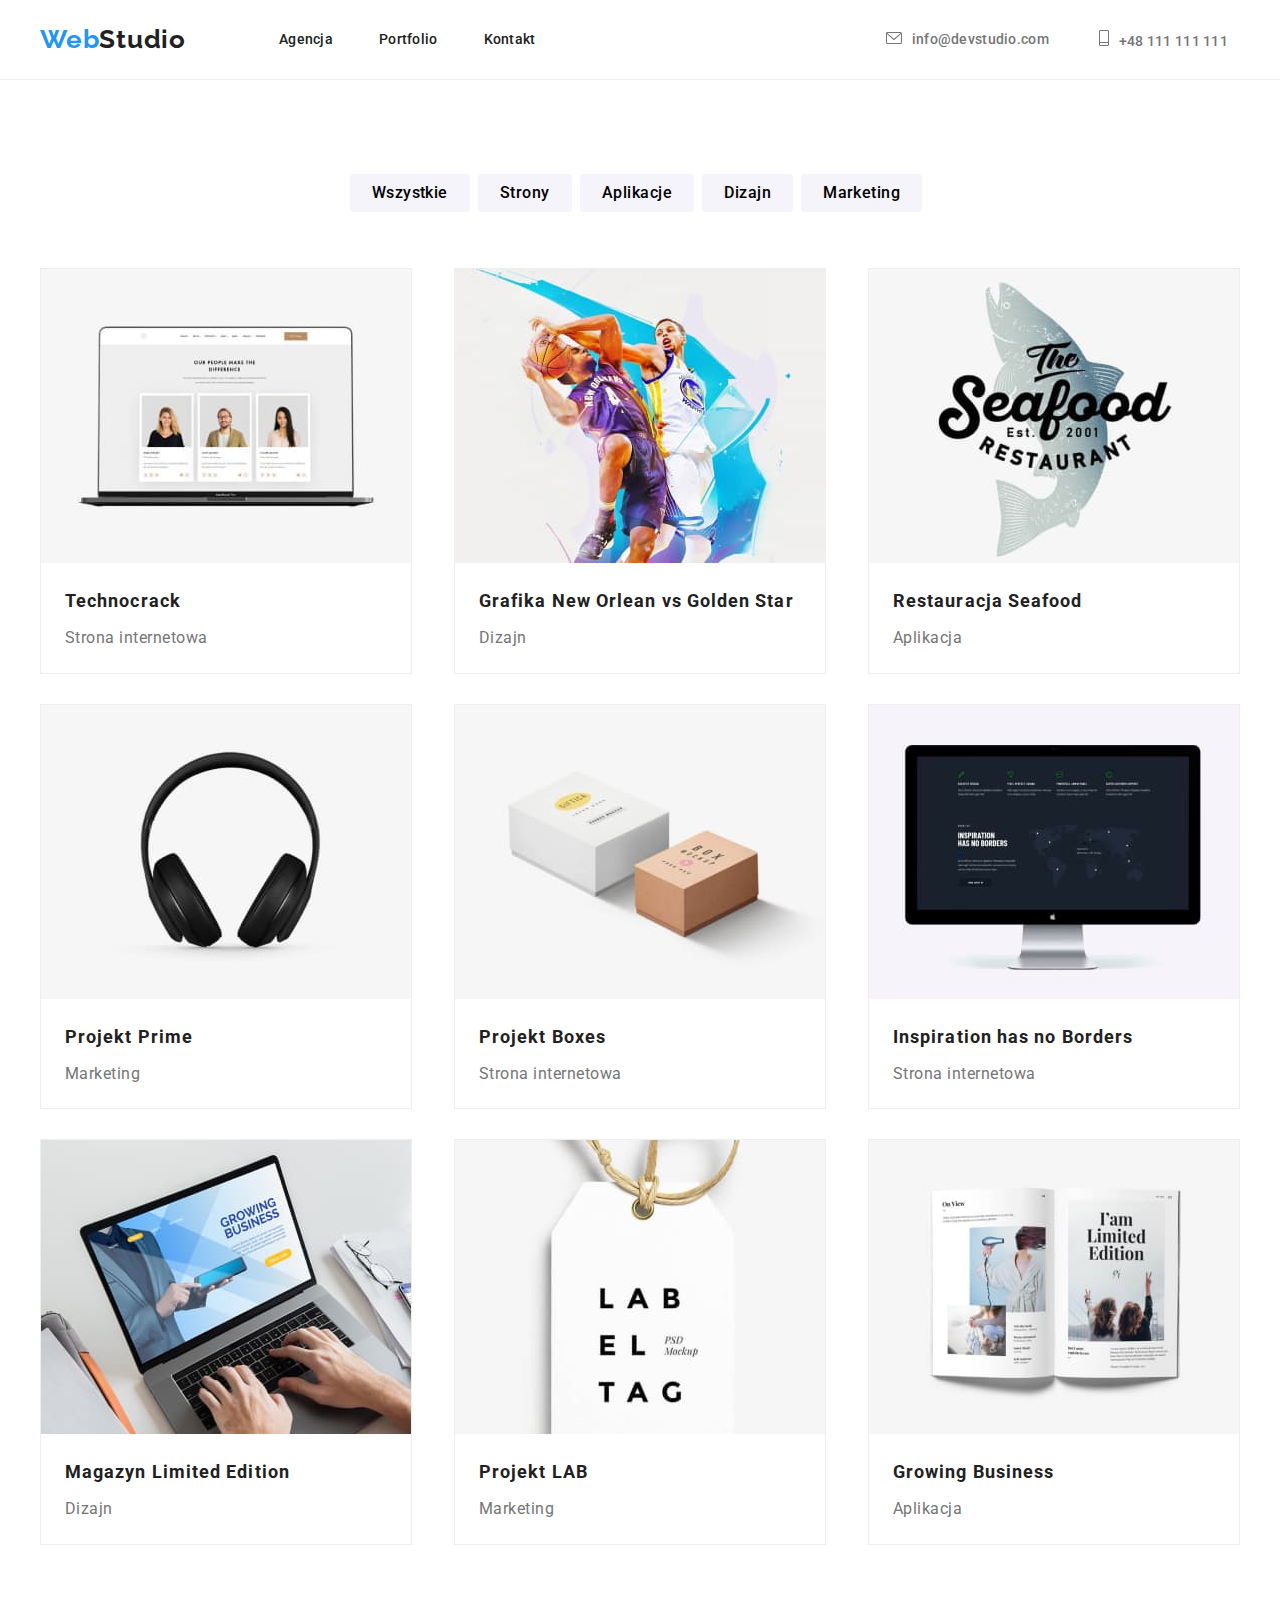
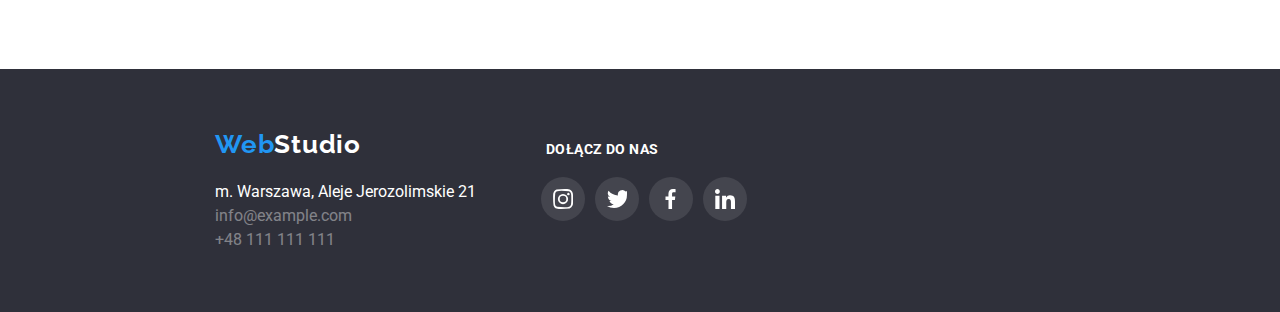
==== portfolio.html @ 13c54190 "Copied hw04" ====
<!DOCTYPE html>
<html lang="pl">
  <head>
    <meta charset="UTF-8" />
    
    <meta http-equiv="X-UA-Compatible" content="IE=edge" />
    <meta name="viewport" content="width=<device-width>, initial-scale=1.0" />
    <title>WebStudio</title>
<link rel="stylesheet" href="https://cdnjs.cloudflare.com/ajax/libs/modern-normalize/1.1.0/modern-normalize.min.css">
    <link href="css/styles.css" rel="stylesheet" />
    <link
      href="https://fonts.googleapis.com/css2?family=Raleway:wght@700&family=Roboto:wght@400;500;700;900&display=swap"
      rel="stylesheet"
    />
  </head>
  <body>
     <header class="header">
      <div class="container">
      <a href="index.html" class="link">
        <span class="logo logo-blue">Web</span
        ><span class="logo logo-black">Studio</span>
      </a>
      <nav>
        <ul class="menu">
          <li class="menu-item"><a href="index.html" class="link">Agencja</a></li>
          <li class="menu-item"><a href="portfolio.html" class="link">Portfolio</a></li>
          <li class="menu-item"><a href="..." class="link">Kontakt</a></li>
        </ul>
      </nav>
      <ul class="menu-2">
        <li class="menu-2-item">
          <a href="mailto:info@devstudio.com" class="link"><svg class="header-icon-1">
  <use
    href="images/icons.svg#icon-envelope"></use>
</svg>info@devstudio.com</a
          >
        </li>
        <li class="menu-2-item">
          <a href="tel:+48111111111" class="link"><svg class="header-icon-2"><use href="images/icons.svg#icon-phone"></use></svg>+48 111 111 111</a>
        </li>
      </ul>
      </div>
    </header>
    <main>
      <section class="section button-list">
        <div class="container">
          <ul class="button-list">
        <li><button type="button">Wszystkie</button></li>
        <li><button type="button">Strony</button></li>
        <li><button type="button">Aplikacje</button></li>
        <li><button type="button">Dizajn</button></li>
        <li><button type="button">Marketing</button></li>
        </ul>
        </div>
      </section>
      <section class="section portfolio">
        <div class="container">
        <ul>
          <li>
            <figure>
              <img
                src="images/p9.jpg"
                alt="Laptop with a webpage open"
                width="370"
                height="294"
              />
              <figcaption>
                <h3>Technocrack</h3>
                <p>Strona internetowa</p>
              </figcaption>
            </figure>
          </li>
          <li>
            <figure>
              <img
                src="images/p1.jpg"
                alt="Two basketball players"
                width="370"
                height="294"
              />
              <figcaption>
                <h3>Grafika New Orlean vs Golden Star</h3>
                <p>Dizajn</p>
              </figcaption>
            </figure>
          </li>
          <li>
            <figure>
              <img
                src="images/p2.jpg"
                alt="The Seafood Restaurant logo - blue fish"
                width="370"
                height="294"
              />
              <figcaption>
                <h3>Restauracja Seafood</h3>
                <p>Aplikacja</p>
              </figcaption>
            </figure>
          </li>
          <li>
            <figure>
              <img
                src="images/p3.jpg"
                alt="A pair of black headphones"
                width="370"
                height="294"
              />
              <figcaption>
                <h3>Projekt Prime</h3>
                <p>Marketing</p>
              </figcaption>
            </figure>
          </li>
          <li>
            <figure>
              <img
                src="images/p4.jpg"
                alt="Two minimalistic boxes"
                width="370"
                height="294"
              />
              <figcaption>
                <h3>Projekt Boxes</h3>
                <p>Strona internetowa</p>
              </figcaption>
            </figure>
          </li>
          <li>
            <figure>
              <img
                src="images/p5.jpg"
                alt="Desktop with a black screen"
                width="370"
                height="294"
              />
              <figcaption>
                <h3>Inspiration has no Borders</h3>
                <p>Strona internetowa</p>
              </figcaption>
            </figure>
          </li>
          <li>
            <figure>
              <img
                src="images/p6.jpg"
                alt="Office work on a laptop"
                width="370"
                height="294"
              />
              <figcaption>
                <h3>Magazyn Limited Edition</h3>
                <p>Dizajn</p>
              </figcaption>
            </figure>
          </li>
          <li>
            <figure>
              <img
                src="images/p7.jpg"
                alt="Label tag"
                width="370"
                height="294"
              />
              <figcaption>
                <h3>Projekt LAB</h3>
                <p>Marketing</p>
              </figcaption>
            </figure>
          </li>
          <li>
            <figure>
              <img
                src="images/p8.jpg"
                alt="Open magazine"
                width="370"
                height="294"
              />
              <figcaption>
                <h3>Growing Business</h3>
                <p>Aplikacja</p>
              </figcaption>
            </figure>
          </li>
        </ul>
        </div>
      </section>
    </main>
     <footer class="footer">
      <div class="container">
 
      <div class="container-footer">
        <span class="logo logo-blue">Web</span
        ><span class="logo logo-white">Studio</span>
<br>     <address>
        <span class="address-street">m. Warszawa, Aleje Jerozolimskie 21</span
        ><br />
        <a href="mailto:info@devstudio.com" class="contact-bottom link"
          >info@example.com</a
        ><br />
        <a href="tel:+48111111111" class="contact-bottom link">+48 111 111 111</a>
        </div>
             <div class="container-footer-social">
          <h3>Dołącz do nas</h3> 
          
    
              <ul class="footer-social">
              <li class="social-list-item">
                <a href="#" class="footer-social-link link">
                  <svg class="footer-social-icon">
                    <use href="images/icons.svg#icon-insta"></use>
                  </svg>
                </a>
              </li>
                <li class="social-list-item">
                <a href="#" class="footer-social-link link">
                  <svg class="footer-social-icon">
                    <use href="images/icons.svg#icon-twitter"></use>
                  </svg>
                </a>
              </li>
                <li class="social-list-item">
                <a href="#" class="footer-social-link link">
                  <svg class="footer-social-icon">
                    <use href="images/icons.svg#icon-fb"></use>
                  </svg>
                </a>
              </li>
                <li class="social-list-item">
                <a href="#" class="footer-social-link link">
                  <svg class="footer-social-icon">
                    <use href="images/icons.svg#icon-linkedin"></use>
                  </svg>
                </a>
              </li>
            </ul>
        </div>
  </address>
    </div>
    </footer>
  </body>
</html>
---- css/styles.css ----
:root {
  --grey: #f5f4fa;
  --black: #2f303a;
  --text-grey: #757575;
  --text-black: #212121;
  --blue: #2196f3;
  --social-grey: #afb1b8;
}

body {
  color: var(--text-black);
  font-family: "Roboto", "sans-serif";
}

ul,
ol {
  list-style-type: none;
}

h2 {
  text-align: center;
  padding-bottom: 50px;
  font-weight: 700;
  font-size: 36px;
  line-height: 1.6;
}

img {
  display: block;
}

* {
  margin: 0px;
  padding: 0px;
}

.container {
  max-width: 1200px;
  align-items: center;
  margin: 0 auto;
}

.link {
  text-decoration: none;
  cursor: pointer;
}

.section {
  padding-top: 94px;
  padding-bottom: 94px;
}

/* Header */

.header .container {
  display: flex;
  align-items: center;
  width: 1200px;
}

.header {
  background-color: #fff;
  font-weight: 500;
  font-size: 14px;
  line-height: 1.14;
  letter-spacing: 0.02em;
  border-bottom: 1px solid #ececec;
  min-height: 80px;
  display: flex;
  align-items: center;
}

.menu {
  display: flex;
}

.menu a:visited {
  color: var(--text-black);
}

.header-contact a:visited {
  color: var(--text-grey);
}

.logo {
  font-family: "Raleway", "sans-serif";
  font-weight: 700;
  font-size: 26px;
  font-style: normal;
  line-height: 1.19;
  letter-spacing: 0.03em;
}

.logo-blue {
  color: var(--blue);
}

.logo-black {
  color: var(--text-black);
}

.logo-white {
  color: #fff;
}

.header nav a {
  color: var(--text-black);
  font-weight: 500;
}

.header a:hover,
.header a:focus,
.header a:active {
  color: var(--blue);
}

.menu-2 {
  margin-left: auto;
  margin-right: 12px;
  display: flex;
  flex-wrap: wrap;
  align-items: center;
}

.menu-2 a {
  color: var(--text-grey);
  margin-left: 50px;
}

.menu-item {
  margin-right: 46px;
  display: flex;
  align-items: center;
}

.menu a[href="index.html"] {
  margin-left: 93px;
}

.menu-2-item:hover svg,
.menu-2-item:focus svg,
.menu-2-item:active svg {
  fill: var(--blue);
}

.header-icon-1 {
  height: 12px;
  width: 16px;
}

.header-icon-2 {
  width: 10px;
  height: 16px;
}

.header-icon-1,
.header-icon-2 {
  margin-right: 10px;
  fill: var(--text-grey);
}

/* Main */

.section-1 {
  padding-top: 0;
  background-image: linear-gradient(
      rgba(47, 48, 58, 0.4),
      rgba(47, 48, 58, 0.4)
    ),
    url(../images/bgimg.jpg);
  background-size: cover;
  background-position: center;
}

.main-page-top {
  color: #fff;
  font-weight: 900;
  font-size: 44px;
  text-transform: uppercase;
  line-height: 1.36;
  text-align: center;
  letter-spacing: 0.06em;
  padding-top: 200px;
  padding-bottom: 200px;
}

.main-page-top button {
  background-color: var(--blue);
  color: #fff;
  border-radius: 4px;
  font-weight: 700;
  font-size: 16px;
  cursor: pointer;
  line-height: 1.87;
  border: none;
  padding: 10px 41px;
  box-shadow: 0px 4px 4px rgba(0, 0, 0, 0.15);
}

.main-page-mid-1,
.main-page-mid-1-list,
.main-page-mid-1-images {
  font-size: 14px;
  line-height: 1.14;
}

.main-page-mid-1-list {
  display: flex;
  padding: 0;
  justify-content: center;
}

.main-page-mid-1-list li {
  color: var(--text-grey);
}

.main-page-mid-1-list > li {
  margin-left: 15px;
}

.main-page-mid-1-list p {
  width: 270px;
  height: 120px;
  line-height: 1.5;
  letter-spacing: 0.03em;
  display: flex;
  justify-content: center;
}

.text {
  display: flex;
  flex-wrap: wrap;
}

.main-page-mid-1-images {
  display: flex;
  padding-left: 0;
  justify-content: space-between;
}

.main-page-mid-1-images li:not(last-of-type) {
  margin-right: 30px;
}

.rectangle-list {
  width: 270px;
  height: 120px;
  border-radius: 4px;
  background-color: var(--grey);
  display: flex;
  justify-content: center;
  align-items: center;
  margin-right: 0;
}

.rli-icon {
  width: 70px;
  height: 70px;
}

.icon-list {
  display: flex;
  padding: 0;
  padding-top: 94px;
  justify-content: center;
  margin-bottom: 30px;
}

.icon-list li:not(:last-child) {
  margin-right: 30px;
}

.heading {
  color: var(--text-black);
  font-weight: 700;
  text-transform: uppercase;
  display: block;
    margin-bottom: 10px;

}

.main-page-mid-2 {
  background-color: var(--grey);
  font-size: 16px;
  line-height: 1.5;
  letter-spacing: 0.03em;
  padding-top: 0;

}

.main-page-mid-2-list {
  display: flex;
  padding-left: 0;
justify-content: space-between;
}

.main-page-mid-2 h2 {
  padding-top: 94px;
}

.main-page-mid-2-list figure {
  box-shadow: 0px 1px 3px rgba(0, 0, 0, 0.12), 0px 1px 1px rgba(0, 0, 0, 0.14),
    0px 2px 1px rgba(0, 0, 0, 0.2);
  border-radius: 0px 0px 4px 4px;
  background-color: #fff;
  text-align: center;
  margin: 0;
}

.main-page-mid-2-list figcaption {
  color: var(--text-grey);
  padding-top: 30px;
  padding-bottom: 30px;
}

.main-page-mid-2 h3 {
  color: var(--text-black);
  font-weight: 500;
}

.team-social {
  display: flex;
  align-items: center;
  margin-top: 16px;
  margin-left: 44px;
}

.team-social li {
  padding: 0;
  margin: 0;
  fill: #afb1b8;
  display: flex;
  justify-content: space-around;
}

.ellipse {
  display: flex;
  width: 44px;
  height: 44px;
  border-radius: 50%;
  background-color: transparent;
  justify-content: center;
  align-items: center;
}

.ellipse:hover {
  background-color: var(--blue);
}

.ellipse:hover svg {
  fill: #fff;
}

.social-icon {
  width: 20px;
  height: 20px;
  fill: var(--social-grey);
}

.social-icon:hover {
  fill: #fff;
}

.main-page-mid-2-list .ellipse {
  margin-left: 0;
}

.client-list {
  display: flex;
  padding: 0;
  justify-content: center;
}

.rectangle-2:hover,
.rectangle-2:hover svg {
  fill: var(--blue);
  border-color: var(--blue);
}

.rectangle-2 {
  width: 170px;
  height: 92px;
  border: 1px solid var(--social-grey);
  border-radius: 4px;
  display: flex;
  justify-content: center;
  align-items: center;
}

.client-list li:not(:last-child) {
  margin-right: 30px;
}

.client-list-logo {
  width: 106px;
  height: 60.04px;
  fill: var(--social-grey);
}

/* Footer */

.footer > .container {
  display: flex;
  margin: 0;
  align-items: start;
  margin-left: 215px;
}

.footer {
  background-color: var(--black);
  color: #fff;
  font-size: 16px;
  line-height: 1.5;
}

.footer address {
  font-style: normal;
  margin-top: 20px;
}

.contact-bottom {
  color: #fff;
  opacity: 40%;
}

.container-footer {
  padding-top: 60px;
  padding-bottom: 60px;
}

.container-footer-social {
  display: flex;
  flex-wrap: wrap;
  max-width: 206px;
}

.footer h3 {
  font-weight: 700;
  font-size: 14px;
  line-height: 16px;
  letter-spacing: 0.03em;
  text-transform: uppercase;
  color: #fff;
  margin-left: 70px;
  display: block;
  padding-top: 72px;
  margin-bottom: 20px;
}

.footer-social {
  display: flex;
  align-items: center;
  margin-left: 55px;
}

.footer-social-link {
  display: flex;
  justify-content: center;
  align-items: center;
  align-self: center;
  width: 44px;
  height: 44px;
  margin-left: 10px;
  border-radius: 50%;
  background-color: rgba(255, 255, 255, 0.1);
  color: #fff;
}

.footer-social-icon {
  width: 20px;
  height: 20px;
  fill: #fff;
  display: flex;
  justify-content: center;
}

.footer-social-link:hover {
  background-color: var(--blue);
}

/* Buttons */

.button-list {
  display: flex;
  justify-content: center;
}

.button-list button {
  background-color: var(--grey);
  border-radius: 4px;
  font-weight: 500;
  font-size: 16px;
  border-style: none;
  font-family: inherit;
  cursor: pointer;
  line-height: 1.6;
  letter-spacing: 0.03em;
  padding: 6px 22px;
}

.button-list button:not(last-child) {
  margin-right: 8px;
}

.button-list button:focus,
.button-list button:hover {
  background-color: var(--blue);
  color: #fff;
  cursor: pointer;
  box-shadow: 0px 3px 1px rgba(0, 0, 0, 0.1), 0px 1px 2px rgba(0, 0, 0, 0.08),
    0px 2px 2px rgba(0, 0, 0, 0.12);
}

.section.button-list {
  padding-bottom: 0;
}

/* Portfolio cards */

.section.portfolio {
  padding-top: 56px;
}

.portfolio h3 {
  color: var(--text-black);
  font-weight: 700;
  font-size: 18px;
  line-height: 2;
  letter-spacing: 0.06em;
}

.portfolio figcaption {
  color: var(--text-grey);
  font-size: 16px;
  line-height: 1.87;
  letter-spacing: 0.03em;
}

.portfolio figure {
  background: #fff;
  border: 1px solid #eee;
  margin-bottom: 30px;
}

.portfolio figure:hover {
  box-shadow: 0px 1px 1px rgba(0, 0, 0, 0.12), 0px 4px 4px rgba(0, 0, 0, 0.06),
    1px 4px 6px rgba(0, 0, 0, 0.16);
}

.portfolio ul {
  display: flex;
  flex-wrap: wrap;
  justify-content: space-between;
}

.portfolio h3 {
  padding-top: 20px;
  padding-right: 24px;
  padding-left: 24px;
}

.portfolio p {
  padding: 4px 24px 20px 24px;
}
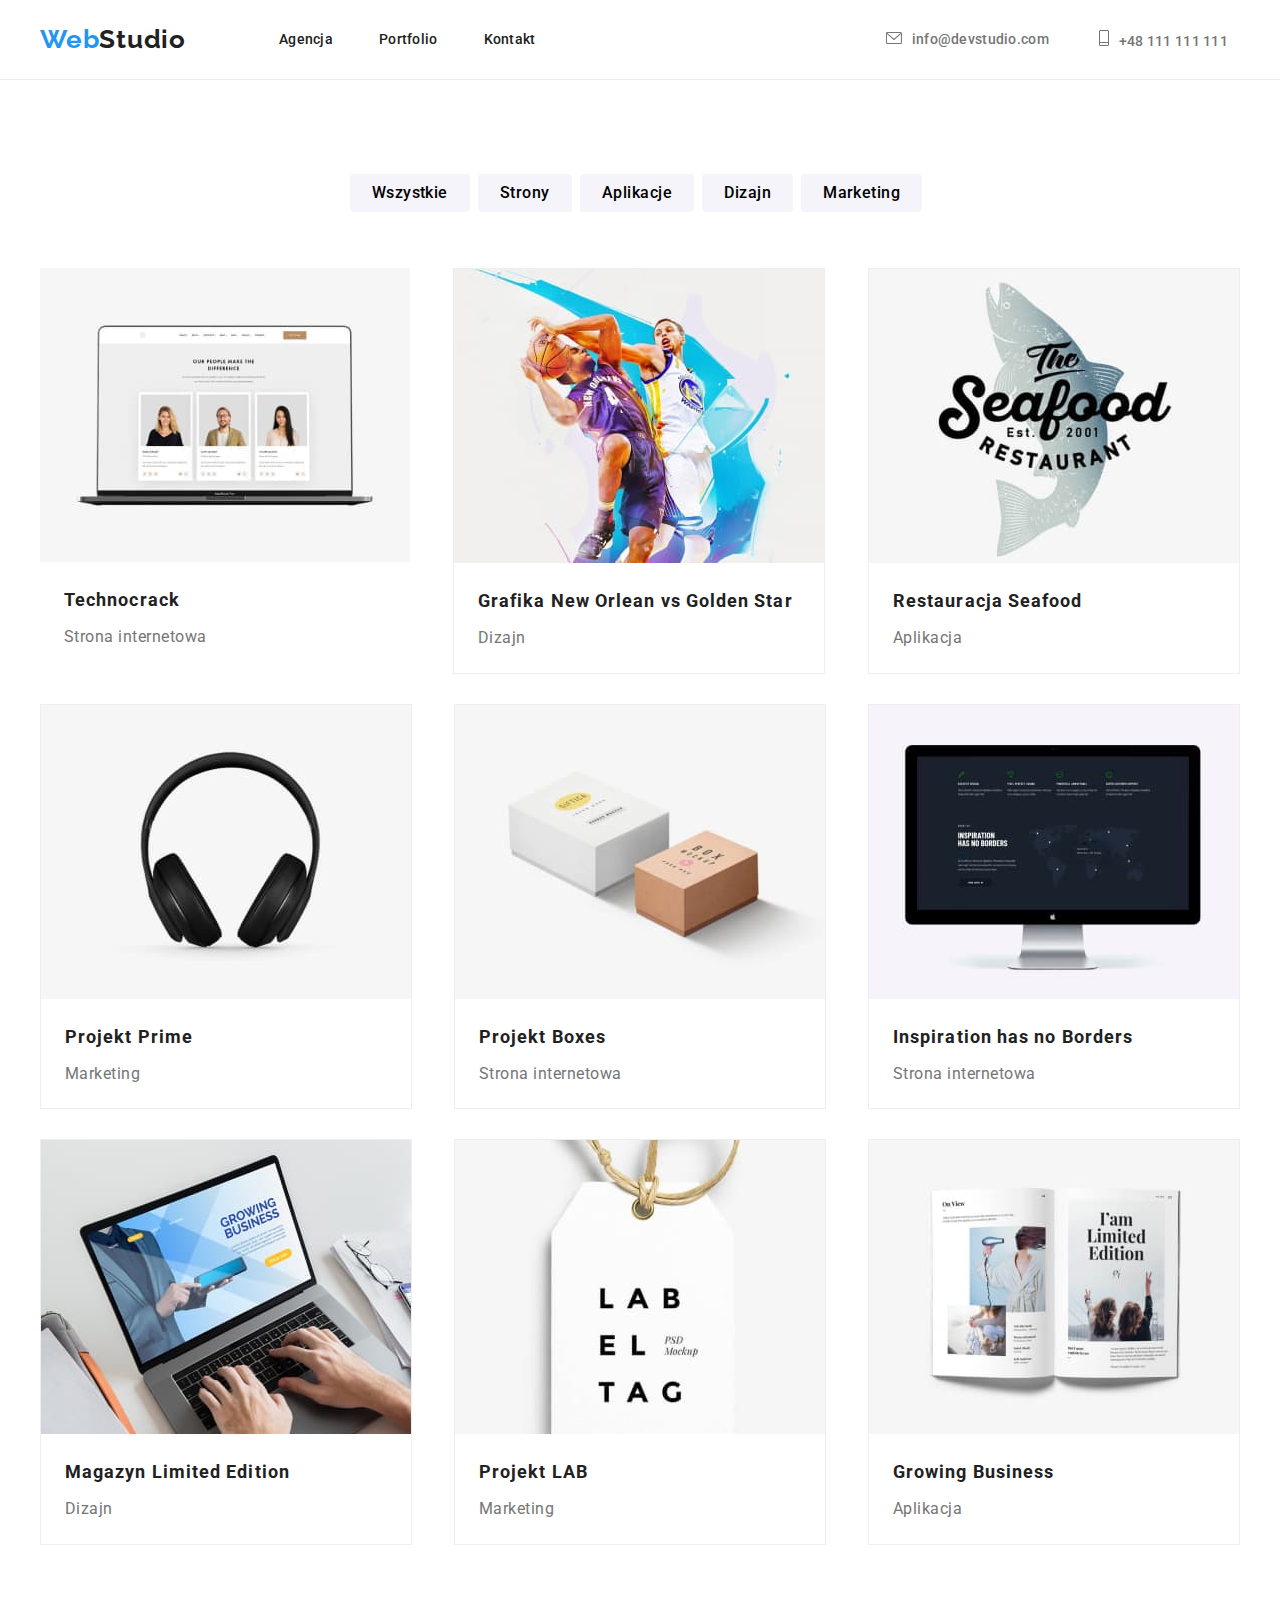
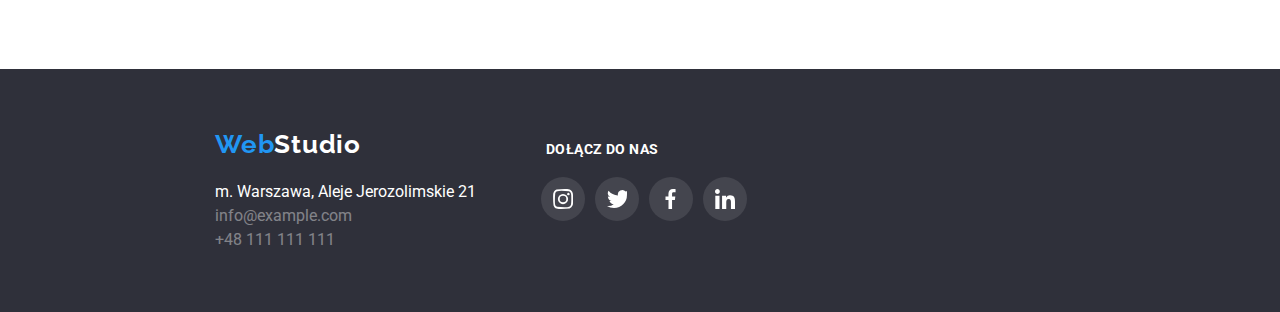
==== commit e747dac6: "Hw commit" ====
--- a/portfolio.html
+++ b/portfolio.html
@@ -57,7 +57,6 @@
         <div class="container">
         <ul>
           <li>
-            <figure>
               <img
                 src="images/p9.jpg"
                 alt="Laptop with a webpage open"
--- a/css/styles.css
+++ b/css/styles.css
@@ -32,6 +32,11 @@
 * {
   margin: 0px;
   padding: 0px;
+}
+
+:hover,
+:focus {
+  transition: 250ms cubic-bezier(0.4, 0, 0.2, 1);
 }
 
 .container {
@@ -142,6 +147,7 @@
 .menu-2-item:active svg {
   fill: var(--blue);
 }
+
 
 .header-icon-1 {
   height: 12px;
@@ -275,8 +281,7 @@
   font-weight: 700;
   text-transform: uppercase;
   display: block;
-    margin-bottom: 10px;
-
+  margin-bottom: 10px;
 }
 
 .main-page-mid-2 {
@@ -285,13 +290,12 @@
   line-height: 1.5;
   letter-spacing: 0.03em;
   padding-top: 0;
-
 }
 
 .main-page-mid-2-list {
   display: flex;
   padding-left: 0;
-justify-content: space-between;
+  justify-content: space-between;
 }
 
 .main-page-mid-2 h2 {
@@ -562,3 +566,51 @@
 .portfolio p {
   padding: 4px 24px 20px 24px;
 }
+
+/* Modal */
+
+.is-hidden {
+  opacity: 0;
+  visibility: none;
+  pointer-events: none;
+}
+
+.close-btn {
+  position: absolute;
+  background-color: #fff;
+
+  cursor: pointer;
+  top: 8px;
+  right: 8px;
+  border: 1px solid rgba(0, 0, 0, 0.1);
+  border-radius: 50%;
+}
+
+.close-btn,
+.x {
+  width: 30px;
+  height: 30px;
+}
+
+.modal {
+  position: absolute;
+  left: 50%;
+  top: 50%;
+  transform: translate(-50%, -50%);
+  background-color: #fff;
+  width: 528px;
+  height: 581px;
+  box-shadow: 0px 1px 3px rgba(0, 0, 0, 0.12), 0px 1px 1px rgba(0, 0, 0, 0.14),
+    0px 2px 1px rgba(0, 0, 0, 0.2);
+  border-radius: 4px;
+  transition: 0.8s all ease;
+}
+
+.backdrop {
+  position: fixed;
+  left: 0;
+  top: 0;
+  width: 100%;
+  height: 100%;
+  background-color: rgba(0, 0, 0, 0.1);
+}
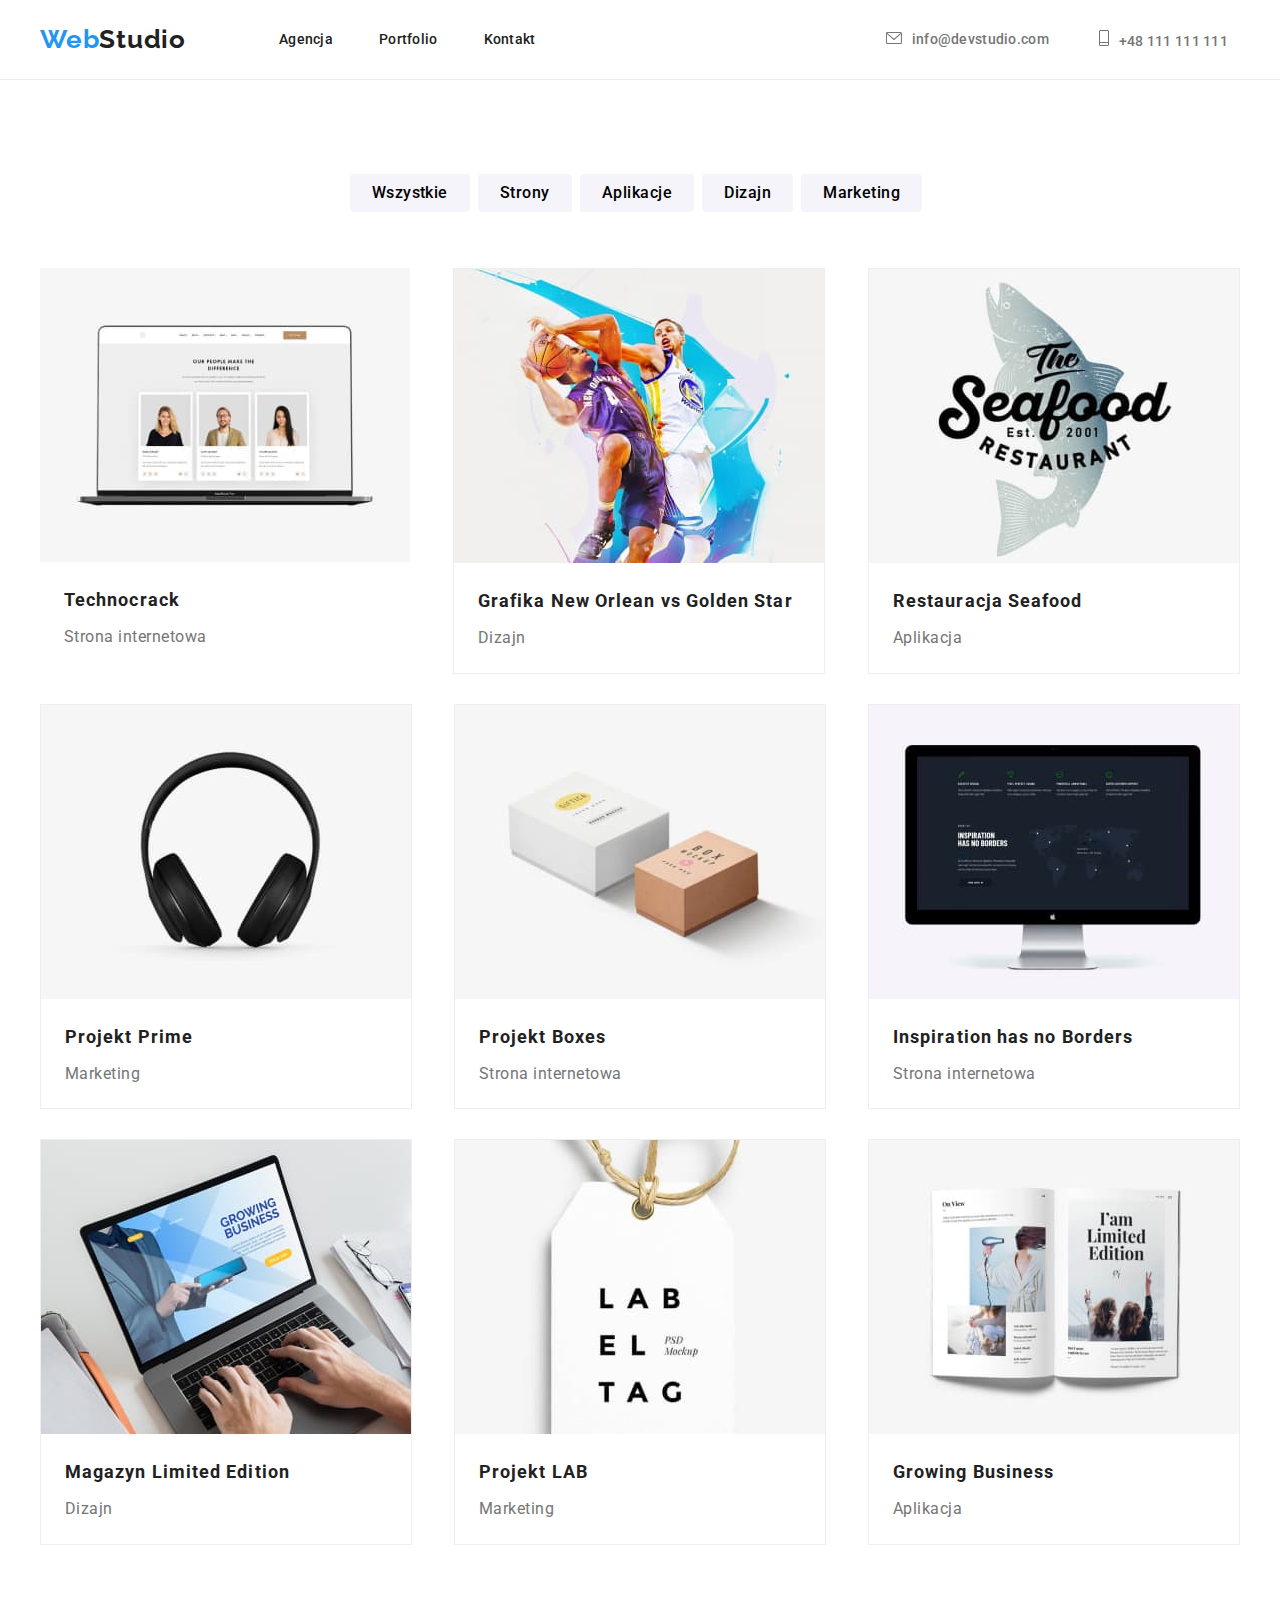
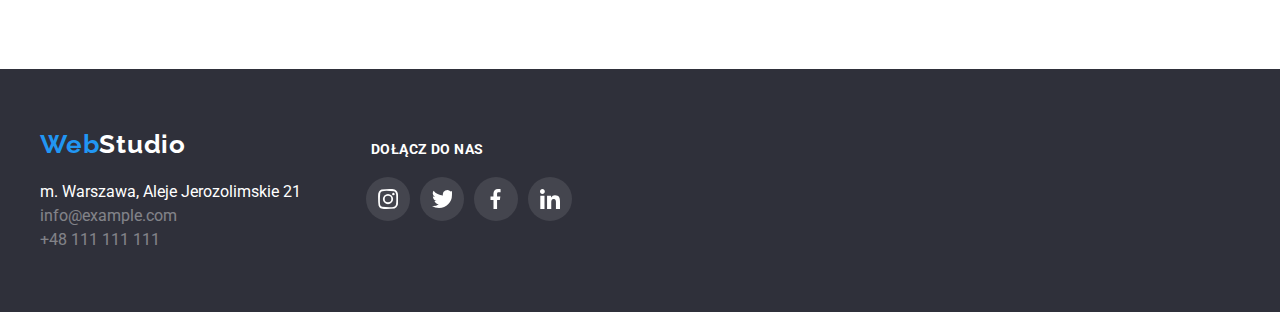
==== commit 98407864: "Working on overlay" ====
--- a/portfolio.html
+++ b/portfolio.html
@@ -63,6 +63,7 @@
                 width="370"
                 height="294"
               />
+              <div class="overlay"></div>
               <figcaption>
                 <h3>Technocrack</h3>
                 <p>Strona internetowa</p>
--- a/css/styles.css
+++ b/css/styles.css
@@ -147,7 +147,6 @@
 .menu-2-item:active svg {
   fill: var(--blue);
 }
-
 
 .header-icon-1 {
   height: 12px;
@@ -176,6 +175,9 @@
     url(../images/bgimg.jpg);
   background-size: cover;
   background-position: center;
+  max-width: 1600px;
+  max-height: 600px;
+  margin: auto;
 }
 
 .main-page-top {
@@ -379,6 +381,7 @@
 .rectangle-2:hover svg {
   fill: var(--blue);
   border-color: var(--blue);
+  cursor: pointer;
 }
 
 .rectangle-2 {
@@ -405,9 +408,7 @@
 
 .footer > .container {
   display: flex;
-  margin: 0;
   align-items: start;
-  margin-left: 215px;
 }
 
 .footer {
@@ -565,6 +566,24 @@
 
 .portfolio p {
   padding: 4px 24px 20px 24px;
+}
+
+.section.portfolio img {
+ position: relative;
+}
+
+.overlay {
+  width: 100%;
+  height: 100%;
+  left: -300px;
+  background-color: var(--blue);
+  position: absolute;
+  transform: translateX(-100%);
+transition: transform 250ms ease;
+}
+
+.section .portfolio img:hover .overlay {
+  translatex(0);
 }
 
 /* Modal */
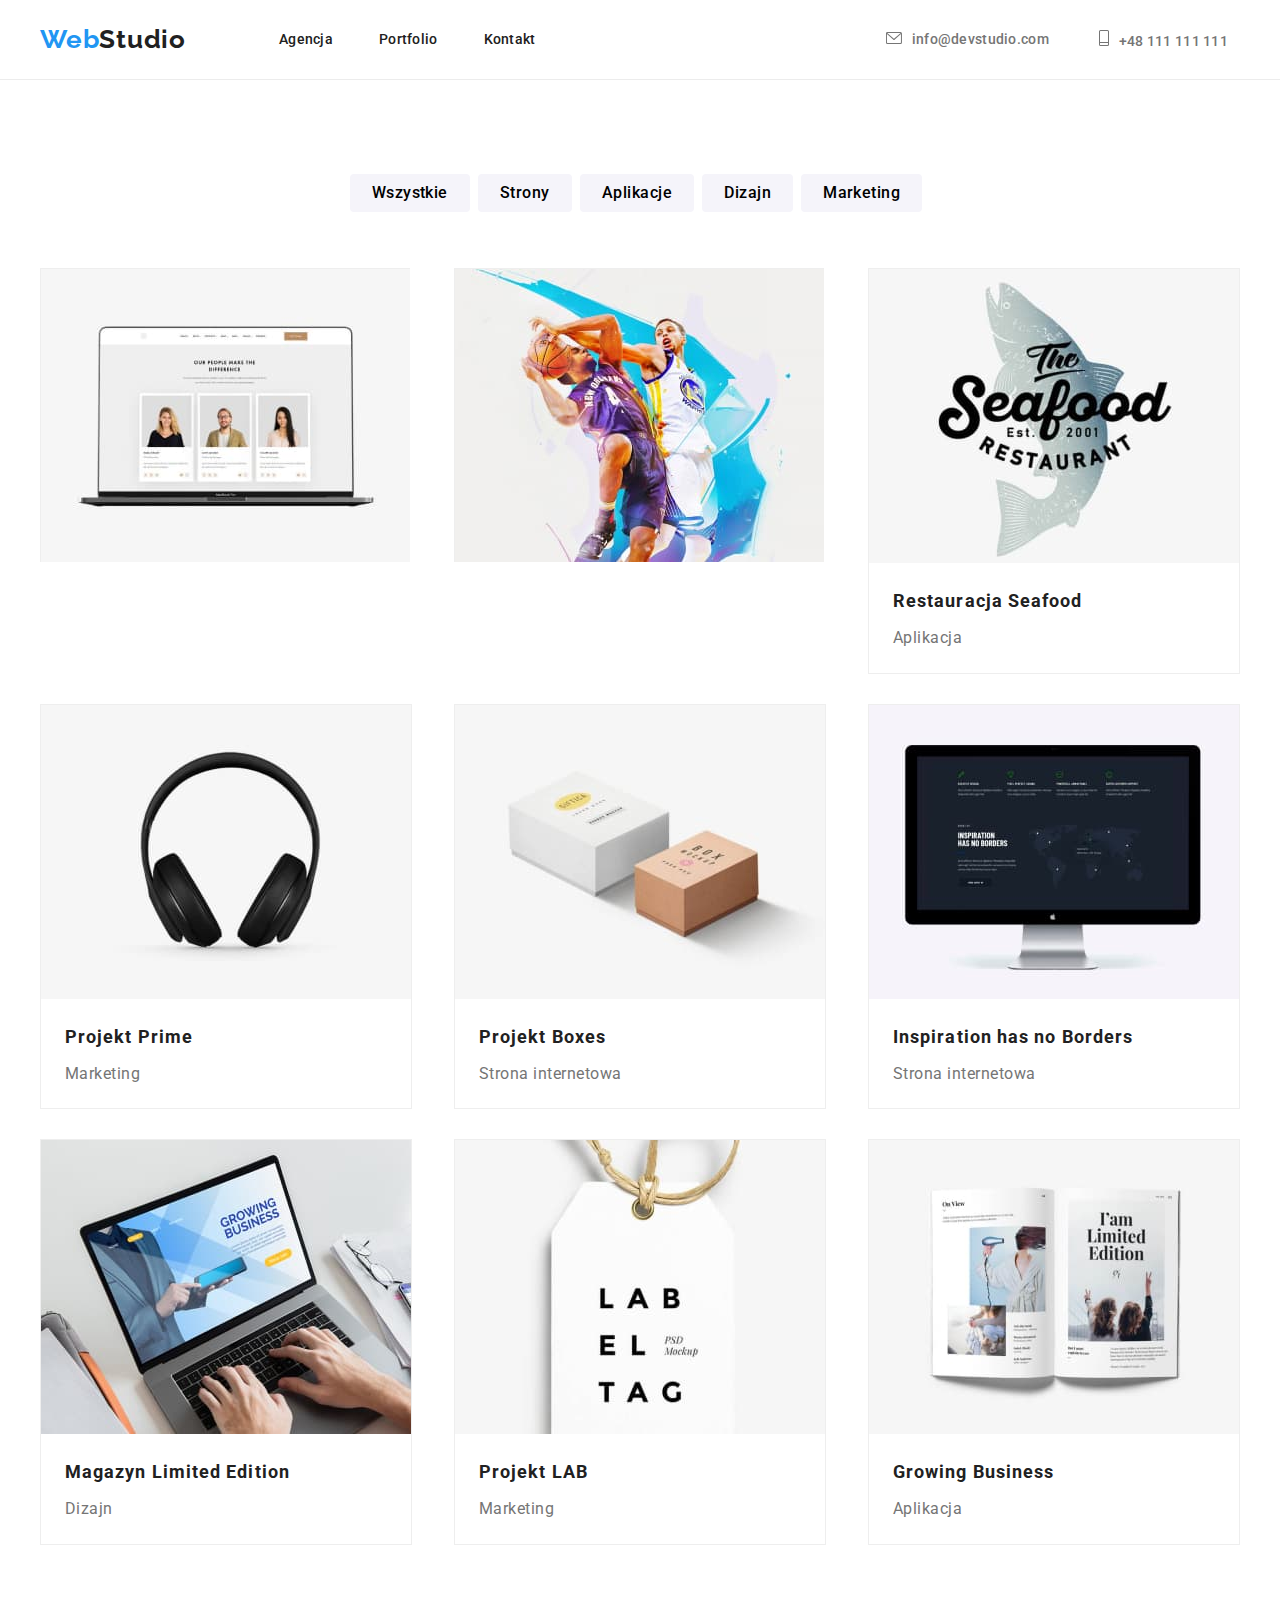
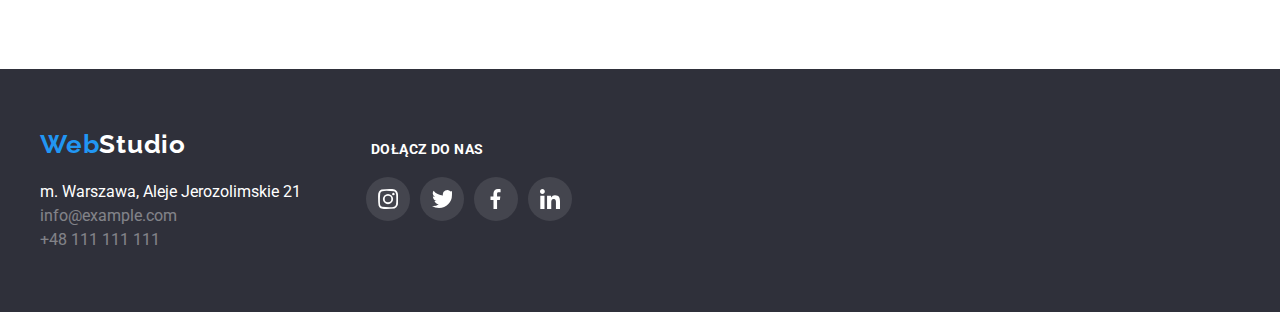
==== commit 548d0c52: "Working on overlay" ====
--- a/portfolio.html
+++ b/portfolio.html
@@ -56,21 +56,21 @@
       <section class="section portfolio">
         <div class="container">
         <ul>
-          <li>
+          <li class="overlay-container"><div class="overlay"></div>
+            <figure> 
               <img
                 src="images/p9.jpg"
                 alt="Laptop with a webpage open"
                 width="370"
                 height="294"
               />
-              <div class="overlay"></div>
               <figcaption>
                 <h3>Technocrack</h3>
                 <p>Strona internetowa</p>
               </figcaption>
             </figure>
           </li>
-          <li>
+            <li class="overlay-container"> <div class="overlay"></div>
             <figure>
               <img
                 src="images/p1.jpg"
--- a/css/styles.css
+++ b/css/styles.css
@@ -140,6 +140,12 @@
 
 .menu a[href="index.html"] {
   margin-left: 93px;
+}
+
+.menu-2-item:hover,
+.menu-2-item:focus,
+.menu-2-item:active {
+  color: var(--blue);
 }
 
 .menu-2-item:hover svg,
@@ -539,6 +545,7 @@
   font-size: 16px;
   line-height: 1.87;
   letter-spacing: 0.03em;
+
 }
 
 .portfolio figure {
@@ -568,22 +575,27 @@
   padding: 4px 24px 20px 24px;
 }
 
-.section.portfolio img {
- position: relative;
+.overlay-container {
+  position: relative;
+  width: 370px;
+  height: 294px;
+  overflow: hidden;
+}
+
+.overlay-container:hover .overlay {
+  transform: translatey(0);
 }
 
 .overlay {
+  position: absolute;
+  top: 0;
+  left: 0;
   width: 100%;
   height: 100%;
-  left: -300px;
   background-color: var(--blue);
-  position: absolute;
-  transform: translateX(-100%);
-transition: transform 250ms ease;
-}
-
-.section .portfolio img:hover .overlay {
-  translatex(0);
+  opacity: 90%;
+  transform: translatey(100%);
+  transition: transform 250ms ease;
 }
 
 /* Modal */
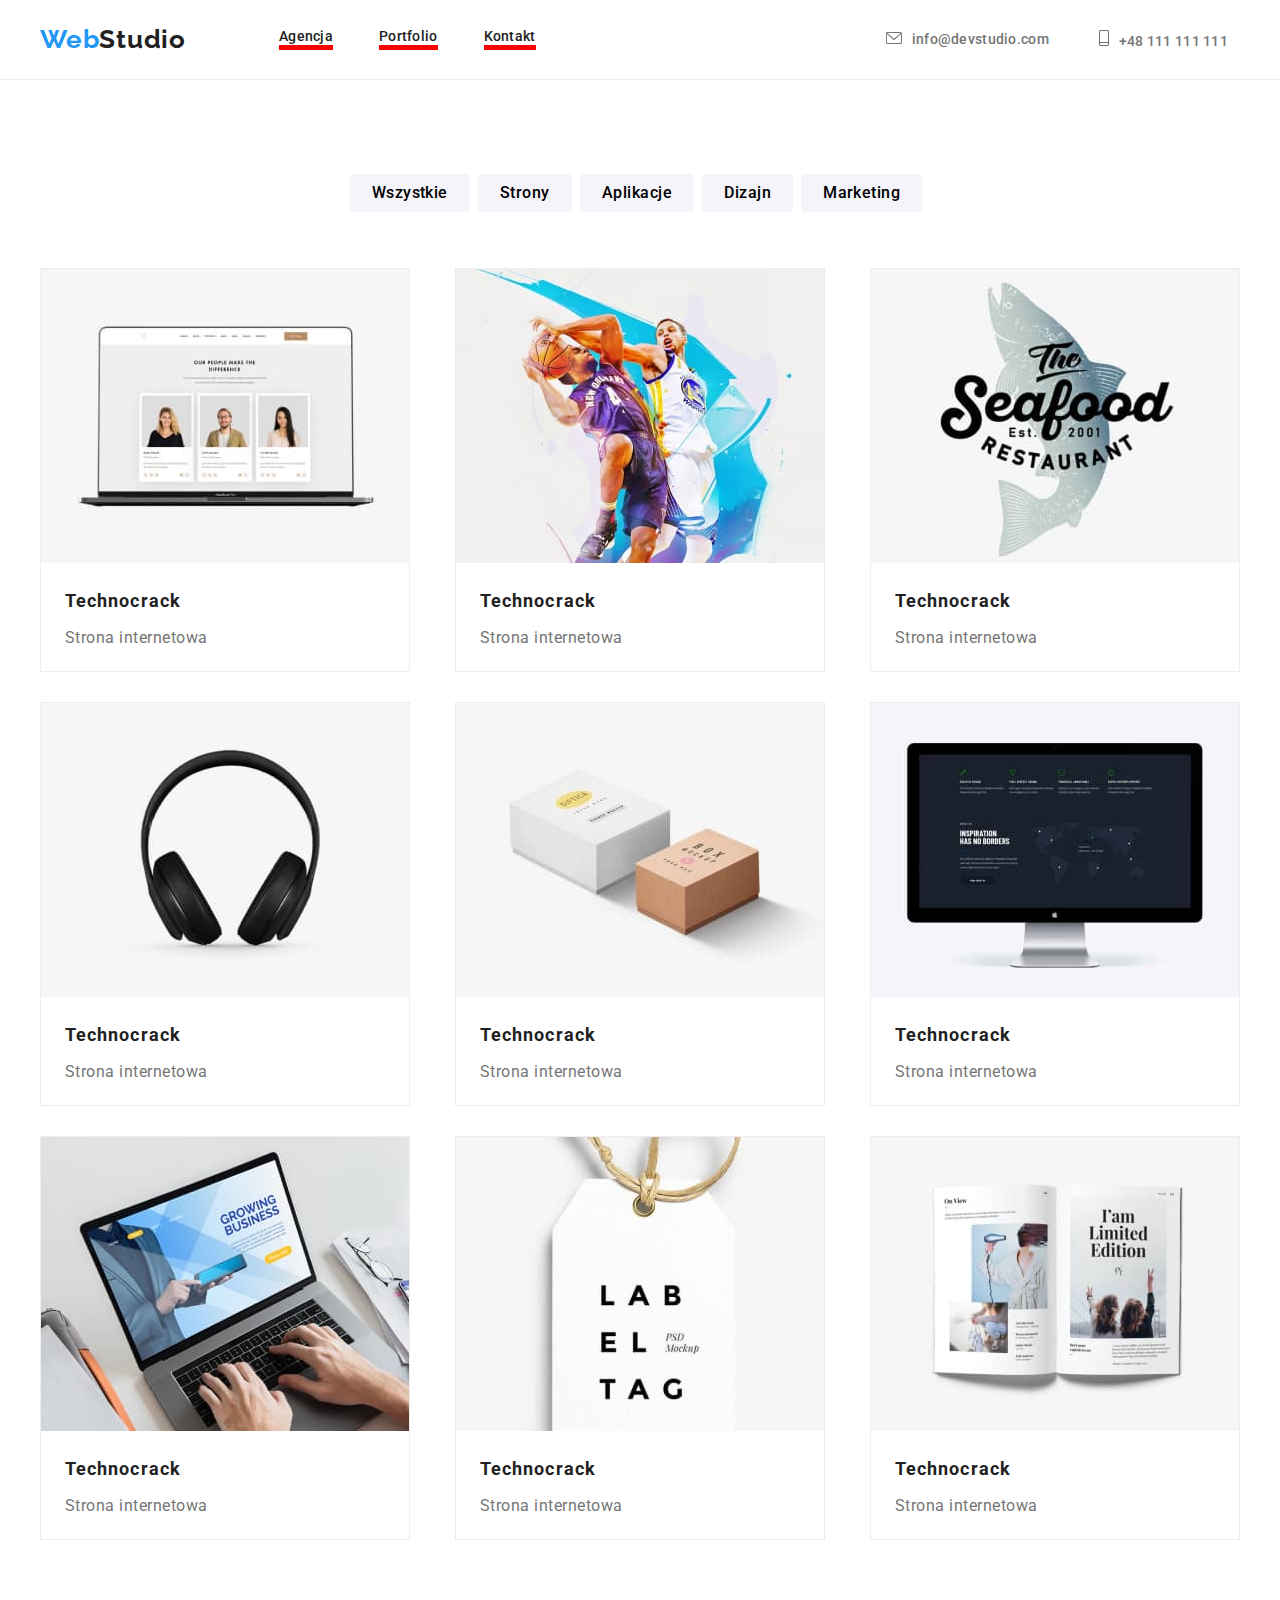
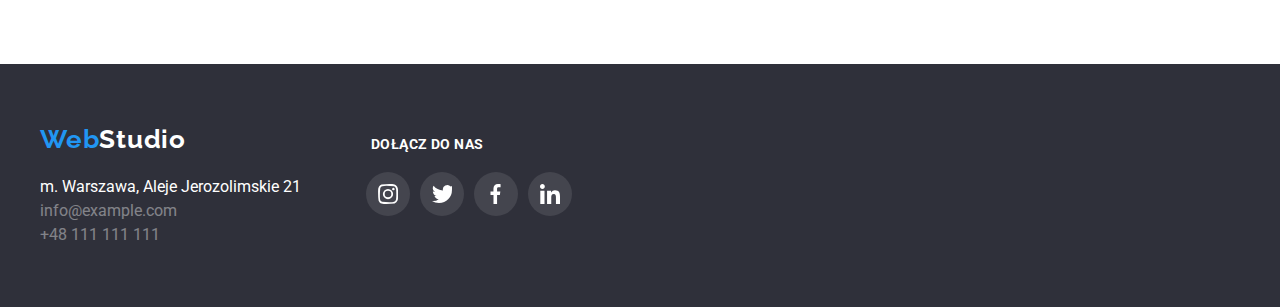
==== commit 9ed5afc6: "Hw 05 commit" ====
--- a/portfolio.html
+++ b/portfolio.html
@@ -22,9 +22,9 @@
       </a>
       <nav>
         <ul class="menu">
-          <li class="menu-item"><a href="index.html" class="link">Agencja</a></li>
-          <li class="menu-item"><a href="portfolio.html" class="link">Portfolio</a></li>
-          <li class="menu-item"><a href="..." class="link">Kontakt</a></li>
+          <li class="menu-item"><a href="index.html" class="active link">Agencja</a></li>
+          <li class="menu-item"><a href="portfolio.html" class="active link">Portfolio</a></li>
+          <li class="menu-item"><a href="..." class="active link">Kontakt</a></li>
         </ul>
       </nav>
       <ul class="menu-2">
@@ -55,134 +55,179 @@
       </section>
       <section class="section portfolio">
         <div class="container">
-        <ul>
-          <li class="overlay-container"><div class="overlay"></div>
-            <figure> 
-              <img
-                src="images/p9.jpg"
-                alt="Laptop with a webpage open"
-                width="370"
-                height="294"
-              />
-              <figcaption>
-                <h3>Technocrack</h3>
-                <p>Strona internetowa</p>
-              </figcaption>
-            </figure>
-          </li>
-            <li class="overlay-container"> <div class="overlay"></div>
-            <figure>
-              <img
-                src="images/p1.jpg"
-                alt="Two basketball players"
-                width="370"
-                height="294"
-              />
-              <figcaption>
-                <h3>Grafika New Orlean vs Golden Star</h3>
-                <p>Dizajn</p>
-              </figcaption>
-            </figure>
-          </li>
-          <li>
-            <figure>
-              <img
-                src="images/p2.jpg"
-                alt="The Seafood Restaurant logo - blue fish"
-                width="370"
-                height="294"
-              />
-              <figcaption>
-                <h3>Restauracja Seafood</h3>
-                <p>Aplikacja</p>
-              </figcaption>
-            </figure>
-          </li>
-          <li>
-            <figure>
-              <img
-                src="images/p3.jpg"
-                alt="A pair of black headphones"
-                width="370"
-                height="294"
-              />
-              <figcaption>
-                <h3>Projekt Prime</h3>
-                <p>Marketing</p>
-              </figcaption>
-            </figure>
-          </li>
-          <li>
-            <figure>
-              <img
-                src="images/p4.jpg"
-                alt="Two minimalistic boxes"
-                width="370"
-                height="294"
-              />
-              <figcaption>
-                <h3>Projekt Boxes</h3>
-                <p>Strona internetowa</p>
-              </figcaption>
-            </figure>
-          </li>
-          <li>
-            <figure>
-              <img
-                src="images/p5.jpg"
-                alt="Desktop with a black screen"
-                width="370"
-                height="294"
-              />
-              <figcaption>
-                <h3>Inspiration has no Borders</h3>
-                <p>Strona internetowa</p>
-              </figcaption>
-            </figure>
-          </li>
-          <li>
-            <figure>
-              <img
-                src="images/p6.jpg"
-                alt="Office work on a laptop"
-                width="370"
-                height="294"
-              />
-              <figcaption>
-                <h3>Magazyn Limited Edition</h3>
-                <p>Dizajn</p>
-              </figcaption>
-            </figure>
-          </li>
-          <li>
-            <figure>
-              <img
-                src="images/p7.jpg"
-                alt="Label tag"
-                width="370"
-                height="294"
-              />
-              <figcaption>
-                <h3>Projekt LAB</h3>
-                <p>Marketing</p>
-              </figcaption>
-            </figure>
-          </li>
-          <li>
-            <figure>
-              <img
-                src="images/p8.jpg"
-                alt="Open magazine"
-                width="370"
-                height="294"
-              />
-              <figcaption>
-                <h3>Growing Business</h3>
-                <p>Aplikacja</p>
-              </figcaption>
-            </figure>
-          </li>
-        </ul>
+        <ul class="portfolio-main-list">
+    <li class="portfolio-item">
+        <img 
+        src="images/p9.jpg"
+        alt="123"
+        height="294"
+        width="370"
+        />
+        <div class="overlay">
+            <p>Technocrack jest popularną platformą wykorzystywaną do rozpowszechniania koronawirusa.
+            Firmy wykorzystują tę platformę do celów szpiegowskich i ataków na niezabezpieczone serwery konkurencji
+            </p>
+        </div>
+        <ul class="portfolio-item-text">
+            <li>
+                <h3>Technocrack</h3>
+                    <p>Strona internetowa</p>
+            </li>
+        </ul>
+    </li>
+
+<li class="portfolio-item">
+        <img 
+        src="images/p1.jpg"
+        alt="123"
+        height="294"
+        width="370"
+        />
+        <div class="overlay">
+            <p>Technocrack jest popularną platformą wykorzystywaną do rozpowszechniania koronawirusa.
+            Firmy wykorzystują tę platformę do celów szpiegowskich i ataków na niezabezpieczone serwery konkurencji
+            </p>
+        </div>
+        <ul class="portfolio-item-text">
+            <li>
+                <h3>Technocrack</h3>
+                    <p>Strona internetowa</p>
+            </li>
+        </ul>
+    </li>
+    <li class="portfolio-item">
+        <img 
+        src="images/p2.jpg"
+        alt="123"
+        height="294"
+        width="370"
+        />
+        <div class="overlay">
+            <p>Technocrack jest popularną platformą wykorzystywaną do rozpowszechniania koronawirusa.
+            Firmy wykorzystują tę platformę do celów szpiegowskich i ataków na niezabezpieczone serwery konkurencji
+            </p>
+        </div>
+        <ul class="portfolio-item-text">
+            <li>
+                <h3>Technocrack</h3>
+                    <p>Strona internetowa</p>
+            </li>
+        </ul>
+    </li>
+    <li class="portfolio-item">
+        <img 
+        src="images/p3.jpg"
+        alt="123"
+        height="294"
+        width="370"
+        />
+        <div class="overlay">
+            <p>Technocrack jest popularną platformą wykorzystywaną do rozpowszechniania koronawirusa.
+            Firmy wykorzystują tę platformę do celów szpiegowskich i ataków na niezabezpieczone serwery konkurencji
+            </p>
+        </div>
+        <ul class="portfolio-item-text">
+            <li>
+                <h3>Technocrack</h3>
+                    <p>Strona internetowa</p>
+            </li>
+        </ul>
+    </li>
+    <li class="portfolio-item">
+        <img 
+        src="images/p4.jpg"
+        alt="123"
+        height="294"
+        width="370"
+        />
+        <div class="overlay">
+            <p>Technocrack jest popularną platformą wykorzystywaną do rozpowszechniania koronawirusa.
+            Firmy wykorzystują tę platformę do celów szpiegowskich i ataków na niezabezpieczone serwery konkurencji
+            </p>
+        </div>
+        <ul class="portfolio-item-text">
+            <li>
+                <h3>Technocrack</h3>
+                    <p>Strona internetowa</p>
+            </li>
+        </ul>
+    </li>
+    <li class="portfolio-item">
+        <img 
+        src="images/p5.jpg"
+        alt="123"
+        height="294"
+        width="370"
+        />
+        <div class="overlay">
+            <p>Technocrack jest popularną platformą wykorzystywaną do rozpowszechniania koronawirusa.
+            Firmy wykorzystują tę platformę do celów szpiegowskich i ataków na niezabezpieczone serwery konkurencji
+            </p>
+        </div>
+        <ul class="portfolio-item-text">
+            <li>
+                <h3>Technocrack</h3>
+                    <p>Strona internetowa</p>
+            </li>
+        </ul>
+    </li>
+    <li class="portfolio-item">
+        <img 
+        src="images/p6.jpg"
+        alt="123"
+        height="294"
+        width="370"
+        />
+        <div class="overlay">
+            <p>Technocrack jest popularną platformą wykorzystywaną do rozpowszechniania koronawirusa.
+            Firmy wykorzystują tę platformę do celów szpiegowskich i ataków na niezabezpieczone serwery konkurencji
+            </p>
+        </div>
+        <ul class="portfolio-item-text">
+            <li>
+                <h3>Technocrack</h3>
+                    <p>Strona internetowa</p>
+            </li>
+        </ul>
+    </li>
+    <li class="portfolio-item">
+        <img 
+        src="images/p7.jpg"
+        alt="123"
+        height="294"
+        width="370"
+        />
+        <div class="overlay">
+            <p>Technocrack jest popularną platformą wykorzystywaną do rozpowszechniania koronawirusa.
+            Firmy wykorzystują tę platformę do celów szpiegowskich i ataków na niezabezpieczone serwery konkurencji
+            </p>
+        </div>
+        <ul class="portfolio-item-text">
+            <li>
+                <h3>Technocrack</h3>
+                    <p>Strona internetowa</p>
+            </li>
+        </ul>
+    </li>
+    <li class="portfolio-item">
+        <img 
+        src="images/p8.jpg"
+        alt="123"
+        height="294"
+        width="370"
+        />
+        <div class="overlay">
+            <p>Technocrack jest popularną platformą wykorzystywaną do rozpowszechniania koronawirusa.
+            Firmy wykorzystują tę platformę do celów szpiegowskich i ataków na niezabezpieczone serwery konkurencji
+            </p>
+        </div>
+        <ul class="portfolio-item-text">
+            <li>
+                <h3>Technocrack</h3>
+                    <p>Strona internetowa</p>
+            </li>
+        </ul>
+    </li>
         </div>
       </section>
     </main>
--- a/css/styles.css
+++ b/css/styles.css
@@ -117,6 +117,13 @@
 .header a:focus,
 .header a:active {
   color: var(--blue);
+}
+
+.active::after {
+  content: "";
+  display: block;
+  border-top: 5px solid red;
+
 }
 
 .menu-2 {
@@ -538,51 +545,48 @@
   font-size: 18px;
   line-height: 2;
   letter-spacing: 0.06em;
-}
-
-.portfolio figcaption {
+  padding-top: 20px;
+  padding-right: 24px;
+  padding-left: 24px;
+}
+
+.portfolio-item-text {
   color: var(--text-grey);
   font-size: 16px;
   line-height: 1.87;
   letter-spacing: 0.03em;
-
-}
-
-.portfolio figure {
-  background: #fff;
+  z-index: 1002;
+  position: relative;
+  background-color: #fff;
+}
+
+.portfolio-item {
+  background-color: #fff;
   border: 1px solid #eee;
   margin-bottom: 30px;
-}
-
-.portfolio figure:hover {
+  position: relative;
+  max-width: 370px;
+  max-height: 404px;
+  overflow: hidden;
+  z-index: 1001;
+}
+
+.portfolio-item:hover {
   box-shadow: 0px 1px 1px rgba(0, 0, 0, 0.12), 0px 4px 4px rgba(0, 0, 0, 0.06),
-    1px 4px 6px rgba(0, 0, 0, 0.16);
-}
-
-.portfolio ul {
+  1px 4px 6px rgba(0, 0, 0, 0.16);
+}
+
+.portfolio-main-list {
   display: flex;
   flex-wrap: wrap;
   justify-content: space-between;
 }
 
-.portfolio h3 {
-  padding-top: 20px;
-  padding-right: 24px;
-  padding-left: 24px;
-}
-
 .portfolio p {
   padding: 4px 24px 20px 24px;
 }
 
-.overlay-container {
-  position: relative;
-  width: 370px;
-  height: 294px;
-  overflow: hidden;
-}
-
-.overlay-container:hover .overlay {
+.portfolio-item:hover .overlay {
   transform: translatey(0);
 }
 
@@ -598,6 +602,14 @@
   transition: transform 250ms ease;
 }
 
+.overlay p {
+font-size: 18px;
+line-height: 1.55;
+letter-spacing: 0.03em;
+color: #FFFFFF;
+padding-top: 49px;
+}
+
 /* Modal */
 
 .is-hidden {
@@ -609,7 +621,6 @@
 .close-btn {
   position: absolute;
   background-color: #fff;
-
   cursor: pointer;
   top: 8px;
   right: 8px;
@@ -632,10 +643,10 @@
   width: 528px;
   height: 581px;
   box-shadow: 0px 1px 3px rgba(0, 0, 0, 0.12), 0px 1px 1px rgba(0, 0, 0, 0.14),
-    0px 2px 1px rgba(0, 0, 0, 0.2);
+  0px 2px 1px rgba(0, 0, 0, 0.2);
   border-radius: 4px;
-  transition: 0.8s all ease;
-}
+}
+
 
 .backdrop {
   position: fixed;
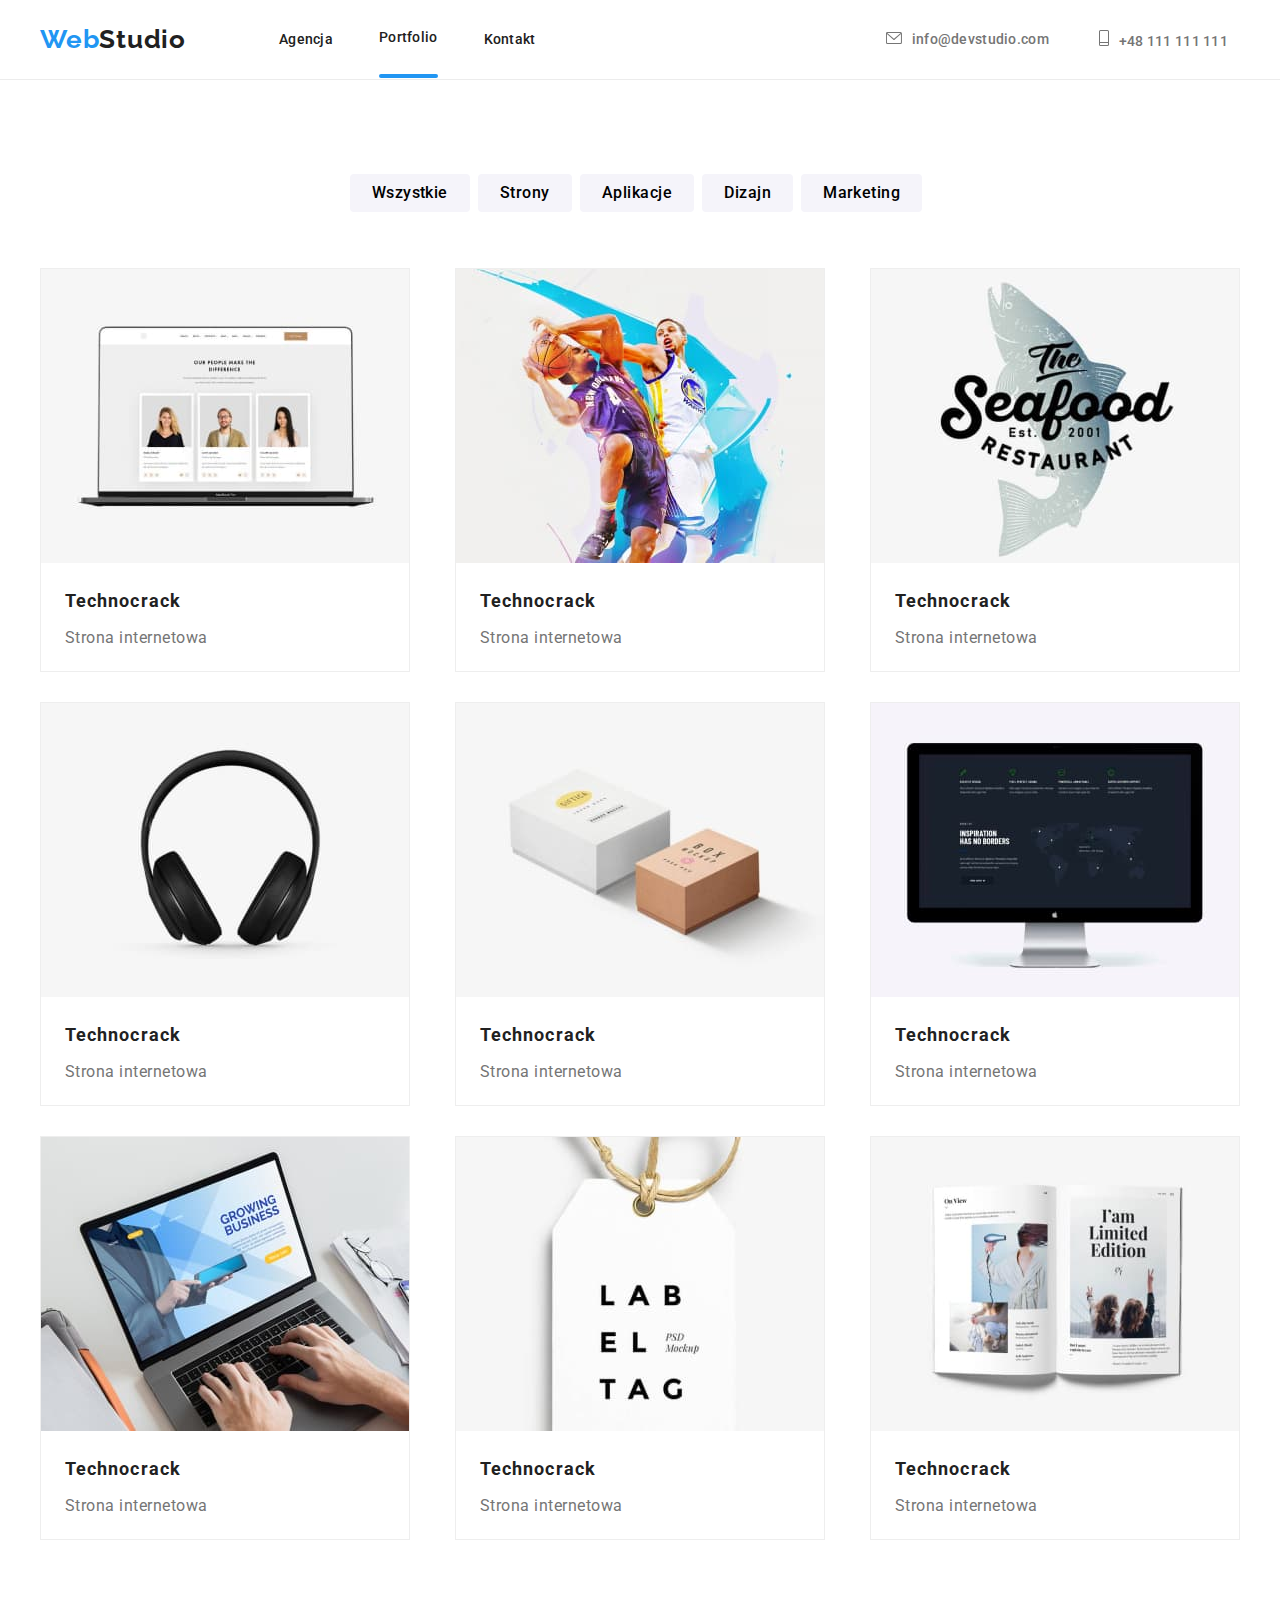
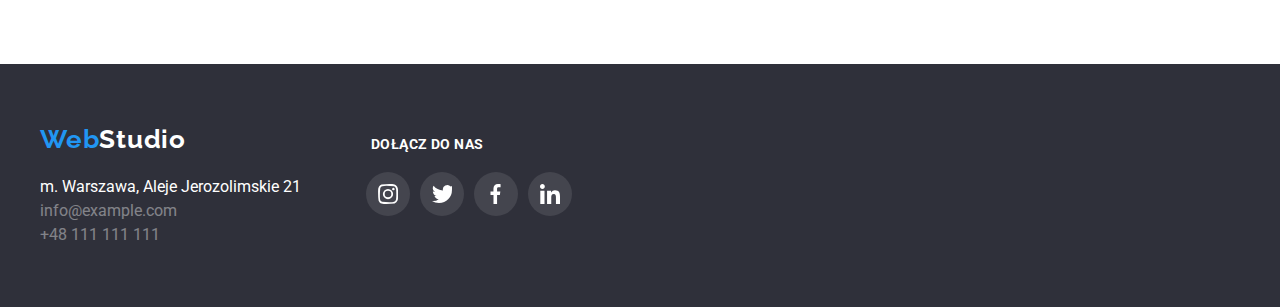
==== commit 9cd96063: "Hw commit" ====
--- a/portfolio.html
+++ b/portfolio.html
@@ -22,9 +22,9 @@
       </a>
       <nav>
         <ul class="menu">
-          <li class="menu-item"><a href="index.html" class="active link">Agencja</a></li>
+          <li class="menu-item"><a href="index.html" class="link">Agencja</a></li>
           <li class="menu-item"><a href="portfolio.html" class="active link">Portfolio</a></li>
-          <li class="menu-item"><a href="..." class="active link">Kontakt</a></li>
+          <li class="menu-item"><a href="..." class="link">Kontakt</a></li>
         </ul>
       </nav>
       <ul class="menu-2">
--- a/css/styles.css
+++ b/css/styles.css
@@ -120,10 +120,12 @@
 }
 
 .active::after {
-  content: "";
-  display: block;
-  border-top: 5px solid red;
-
+    content: "";
+    display: block;
+    position: relative;
+    border-top: 4px solid var(--blue);
+    border-radius: 2px;
+    top: 29px;
 }
 
 .menu-2 {
@@ -259,6 +261,27 @@
   justify-content: space-between;
 }
 
+.mpm1-overlay {
+width: 370px;
+height: 70px;
+background: rgba(47, 48, 58, 0.8);
+position: absolute;
+top: 76%;
+font-weight: 700;
+font-size: 14px;
+line-height: 1.14;
+justify-content: center;
+align-items: center;
+letter-spacing: 0.03em;
+text-transform: uppercase;
+color: #fff;
+display: flex;
+}
+
+.mpm1-overlay-container {
+  position: relative;
+}
+
 .main-page-mid-1-images li:not(last-of-type) {
   margin-right: 30px;
 }
@@ -638,7 +661,9 @@
   position: absolute;
   left: 50%;
   top: 50%;
-  transform: translate(-50%, -50%);
+  transform: translate(-50%, -50%)
+  scale(1.25);
+  opacity: 90%;
   background-color: #fff;
   width: 528px;
   height: 581px;
@@ -646,7 +671,6 @@
   0px 2px 1px rgba(0, 0, 0, 0.2);
   border-radius: 4px;
 }
-
 
 .backdrop {
   position: fixed;
